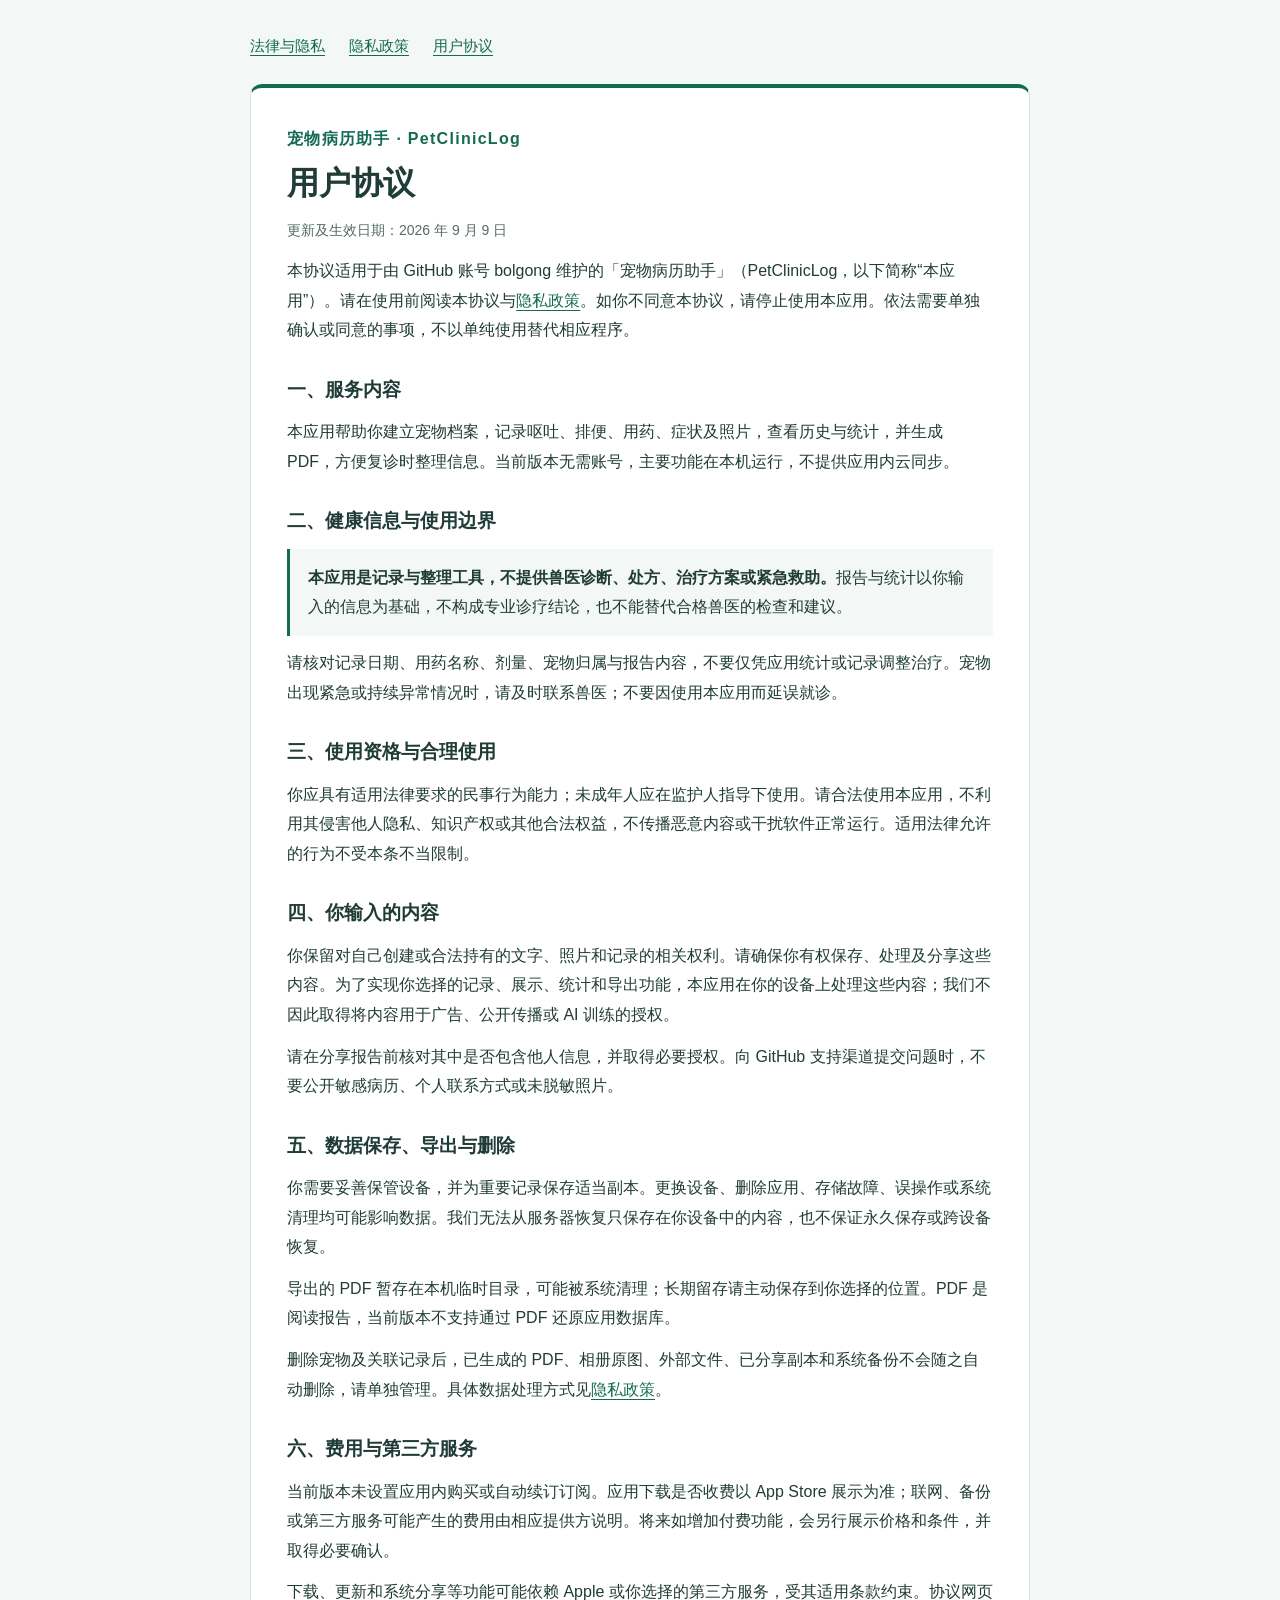
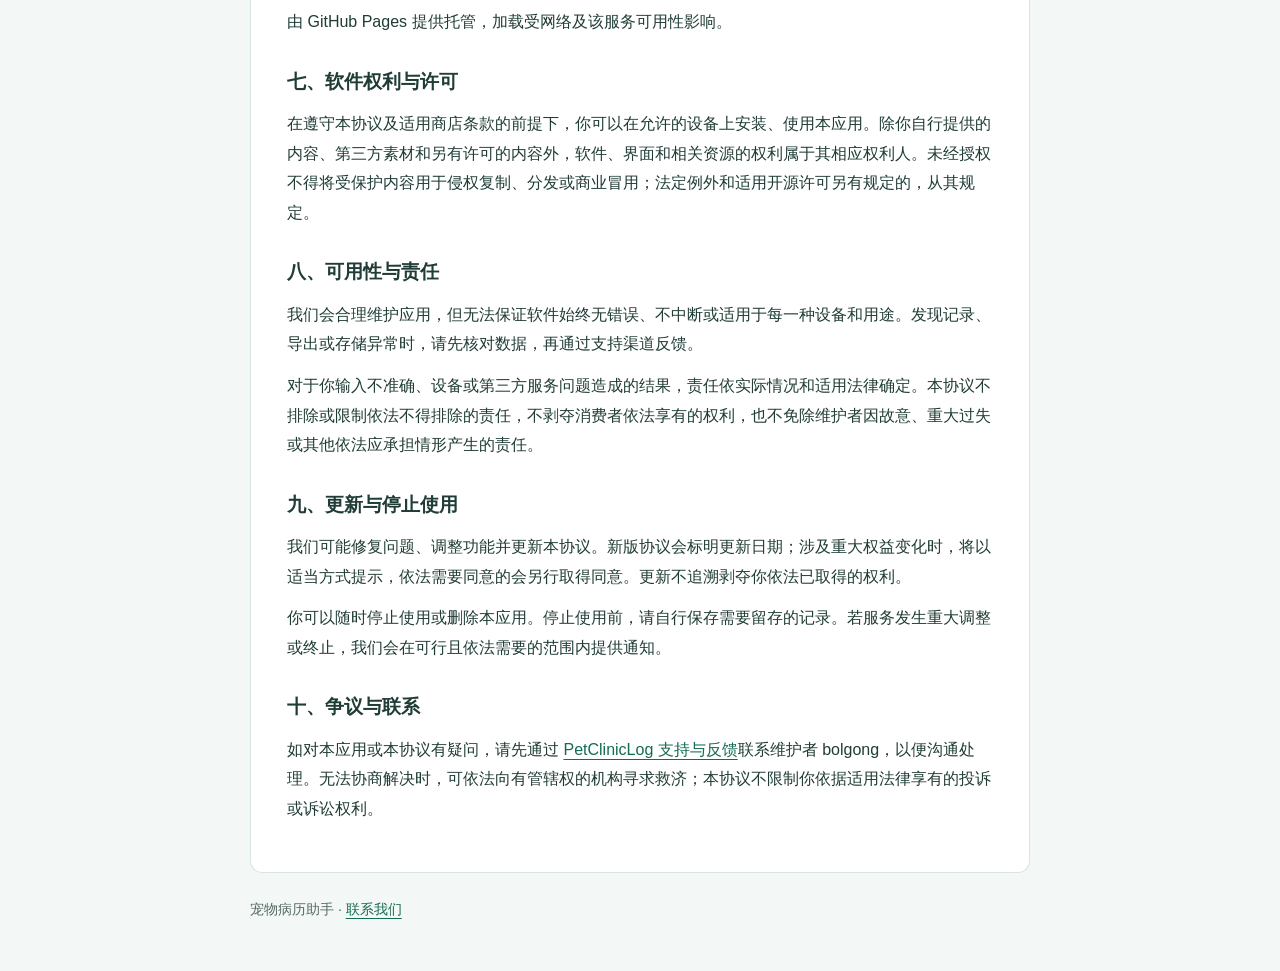
==== terms.html @ 0f1f3f1e "Add PetClinicLog privacy policy and terms pages" ====
<!doctype html>
<html lang="zh-CN">
<head>
  <meta charset="utf-8">
  <meta name="viewport" content="width=device-width, initial-scale=1">
  <meta name="description" content="宠物病历助手用户协议：服务内容、健康记录使用边界、数据保存与用户权利。">
  <meta name="color-scheme" content="light dark">
  <title>用户协议 | 宠物病历助手</title>
  <link rel="stylesheet" href="styles.css">
</head>
<body>
  <main>
    <nav aria-label="法律文档导航"><a href="index.html">法律与隐私</a><a href="privacy-policy.html">隐私政策</a><a href="terms.html" aria-current="page">用户协议</a></nav>
    <article>
      <p class="brand">宠物病历助手 · PetClinicLog</p>
      <h1>用户协议</h1>
      <p class="updated">更新及生效日期：<time datetime="2026-09-09">2026 年 9 月 9 日</time></p>

<p>本协议适用于由 GitHub 账号 bolgong 维护的「宠物病历助手」（PetClinicLog，以下简称“本应用”）。请在使用前阅读本协议与<a href="privacy-policy.html">隐私政策</a>。如你不同意本协议，请停止使用本应用。依法需要单独确认或同意的事项，不以单纯使用替代相应程序。</p>
<h2>一、服务内容</h2>
<p>本应用帮助你建立宠物档案，记录呕吐、排便、用药、症状及照片，查看历史与统计，并生成 PDF，方便复诊时整理信息。当前版本无需账号，主要功能在本机运行，不提供应用内云同步。</p>
<h2>二、健康信息与使用边界</h2>
<p class="summary"><strong>本应用是记录与整理工具，不提供兽医诊断、处方、治疗方案或紧急救助。</strong>报告与统计以你输入的信息为基础，不构成专业诊疗结论，也不能替代合格兽医的检查和建议。</p>
<p>请核对记录日期、用药名称、剂量、宠物归属与报告内容，不要仅凭应用统计或记录调整治疗。宠物出现紧急或持续异常情况时，请及时联系兽医；不要因使用本应用而延误就诊。</p>
<h2>三、使用资格与合理使用</h2>
<p>你应具有适用法律要求的民事行为能力；未成年人应在监护人指导下使用。请合法使用本应用，不利用其侵害他人隐私、知识产权或其他合法权益，不传播恶意内容或干扰软件正常运行。适用法律允许的行为不受本条不当限制。</p>
<h2>四、你输入的内容</h2>
<p>你保留对自己创建或合法持有的文字、照片和记录的相关权利。请确保你有权保存、处理及分享这些内容。为了实现你选择的记录、展示、统计和导出功能，本应用在你的设备上处理这些内容；我们不因此取得将内容用于广告、公开传播或 AI 训练的授权。</p>
<p>请在分享报告前核对其中是否包含他人信息，并取得必要授权。向 GitHub 支持渠道提交问题时，不要公开敏感病历、个人联系方式或未脱敏照片。</p>
<h2>五、数据保存、导出与删除</h2>
<p>你需要妥善保管设备，并为重要记录保存适当副本。更换设备、删除应用、存储故障、误操作或系统清理均可能影响数据。我们无法从服务器恢复只保存在你设备中的内容，也不保证永久保存或跨设备恢复。</p>
<p>导出的 PDF 暂存在本机临时目录，可能被系统清理；长期留存请主动保存到你选择的位置。PDF 是阅读报告，当前版本不支持通过 PDF 还原应用数据库。</p>
<p>删除宠物及关联记录后，已生成的 PDF、相册原图、外部文件、已分享副本和系统备份不会随之自动删除，请单独管理。具体数据处理方式见<a href="privacy-policy.html">隐私政策</a>。</p>
<h2>六、费用与第三方服务</h2>
<p>当前版本未设置应用内购买或自动续订订阅。应用下载是否收费以 App Store 展示为准；联网、备份或第三方服务可能产生的费用由相应提供方说明。将来如增加付费功能，会另行展示价格和条件，并取得必要确认。</p>
<p>下载、更新和系统分享等功能可能依赖 Apple 或你选择的第三方服务，受其适用条款约束。协议网页由 GitHub Pages 提供托管，加载受网络及该服务可用性影响。</p>
<h2>七、软件权利与许可</h2>
<p>在遵守本协议及适用商店条款的前提下，你可以在允许的设备上安装、使用本应用。除你自行提供的内容、第三方素材和另有许可的内容外，软件、界面和相关资源的权利属于其相应权利人。未经授权不得将受保护内容用于侵权复制、分发或商业冒用；法定例外和适用开源许可另有规定的，从其规定。</p>
<h2>八、可用性与责任</h2>
<p>我们会合理维护应用，但无法保证软件始终无错误、不中断或适用于每一种设备和用途。发现记录、导出或存储异常时，请先核对数据，再通过支持渠道反馈。</p>
<p>对于你输入不准确、设备或第三方服务问题造成的结果，责任依实际情况和适用法律确定。本协议不排除或限制依法不得排除的责任，不剥夺消费者依法享有的权利，也不免除维护者因故意、重大过失或其他依法应承担情形产生的责任。</p>
<h2>九、更新与停止使用</h2>
<p>我们可能修复问题、调整功能并更新本协议。新版协议会标明更新日期；涉及重大权益变化时，将以适当方式提示，依法需要同意的会另行取得同意。更新不追溯剥夺你依法已取得的权利。</p>
<p>你可以随时停止使用或删除本应用。停止使用前，请自行保存需要留存的记录。若服务发生重大调整或终止，我们会在可行且依法需要的范围内提供通知。</p>
<h2>十、争议与联系</h2>
<p>如对本应用或本协议有疑问，请先通过 <a href="https://github.com/bolgong/PetClinicLog_html/issues">PetClinicLog 支持与反馈</a>联系维护者 bolgong，以便沟通处理。无法协商解决时，可依法向有管辖权的机构寻求救济；本协议不限制你依据适用法律享有的投诉或诉讼权利。</p>

    </article>
    <footer>宠物病历助手 · <a href="https://github.com/bolgong/PetClinicLog_html/issues">联系我们</a></footer>
  </main>
</body>
</html>
---- styles.css ----
/* System fonts and local styles only; no third-party assets or tracking. */
:root { color-scheme: light dark; --page:#f3f7f6; --panel:#fff; --ink:#203c36; --muted:#566b65; --accent:#146b53; --line:#d9e5df; }
@media(prefers-color-scheme:dark) { :root { --page:#101b18; --panel:#182822; --ink:#e9f2ed; --muted:#b4c7bd; --accent:#89dfba; --line:#344c41; } }
* { box-sizing:border-box; }
body { margin:0; background:var(--page); color:var(--ink); font:1rem/1.85 -apple-system,BlinkMacSystemFont,"Segoe UI","PingFang SC","Microsoft YaHei",sans-serif; overflow-wrap:anywhere; }
main { max-width:820px; margin:auto; padding:32px 20px 48px; }
nav { display:flex; flex-wrap:wrap; gap:12px 24px; margin:0 0 24px; font-size:.9375rem; }
a { color:var(--accent); text-underline-offset:4px; }
a:focus-visible { outline:3px solid var(--accent); outline-offset:5px; }
article { padding:36px; border:1px solid var(--line); border-top:4px solid var(--accent); border-radius:12px; background:var(--panel); }
.brand { font-weight:650; letter-spacing:.08em; color:var(--accent); margin:0 0 8px; }
h1 { font-size:2rem; line-height:1.4; margin:0 0 12px; }
h2 { font-size:1.1875rem; line-height:1.6; margin:30px 0 10px; }
p { margin:12px 0; } ul { padding-left:1.4em; } li { margin:8px 0; }
.updated,footer { color:var(--muted); font-size:.875rem; }
.summary { padding:14px 18px; border-left:3px solid var(--accent); background:var(--page); }
footer { margin-top:24px; } .documents { display:grid; gap:16px; margin-top:28px; }
.documents a { display:block; padding:18px; border:1px solid var(--line); border-radius:8px; font-weight:600; }
@media(max-width:520px) { main { padding:20px 14px 32px; } article { padding:24px 18px; } h1 { font-size:1.75rem; } }
@media print { body { background:white; color:black; } main { max-width:none; padding:0; } article { border:0; padding:0; } nav,footer { display:none; } a { color:inherit; } }
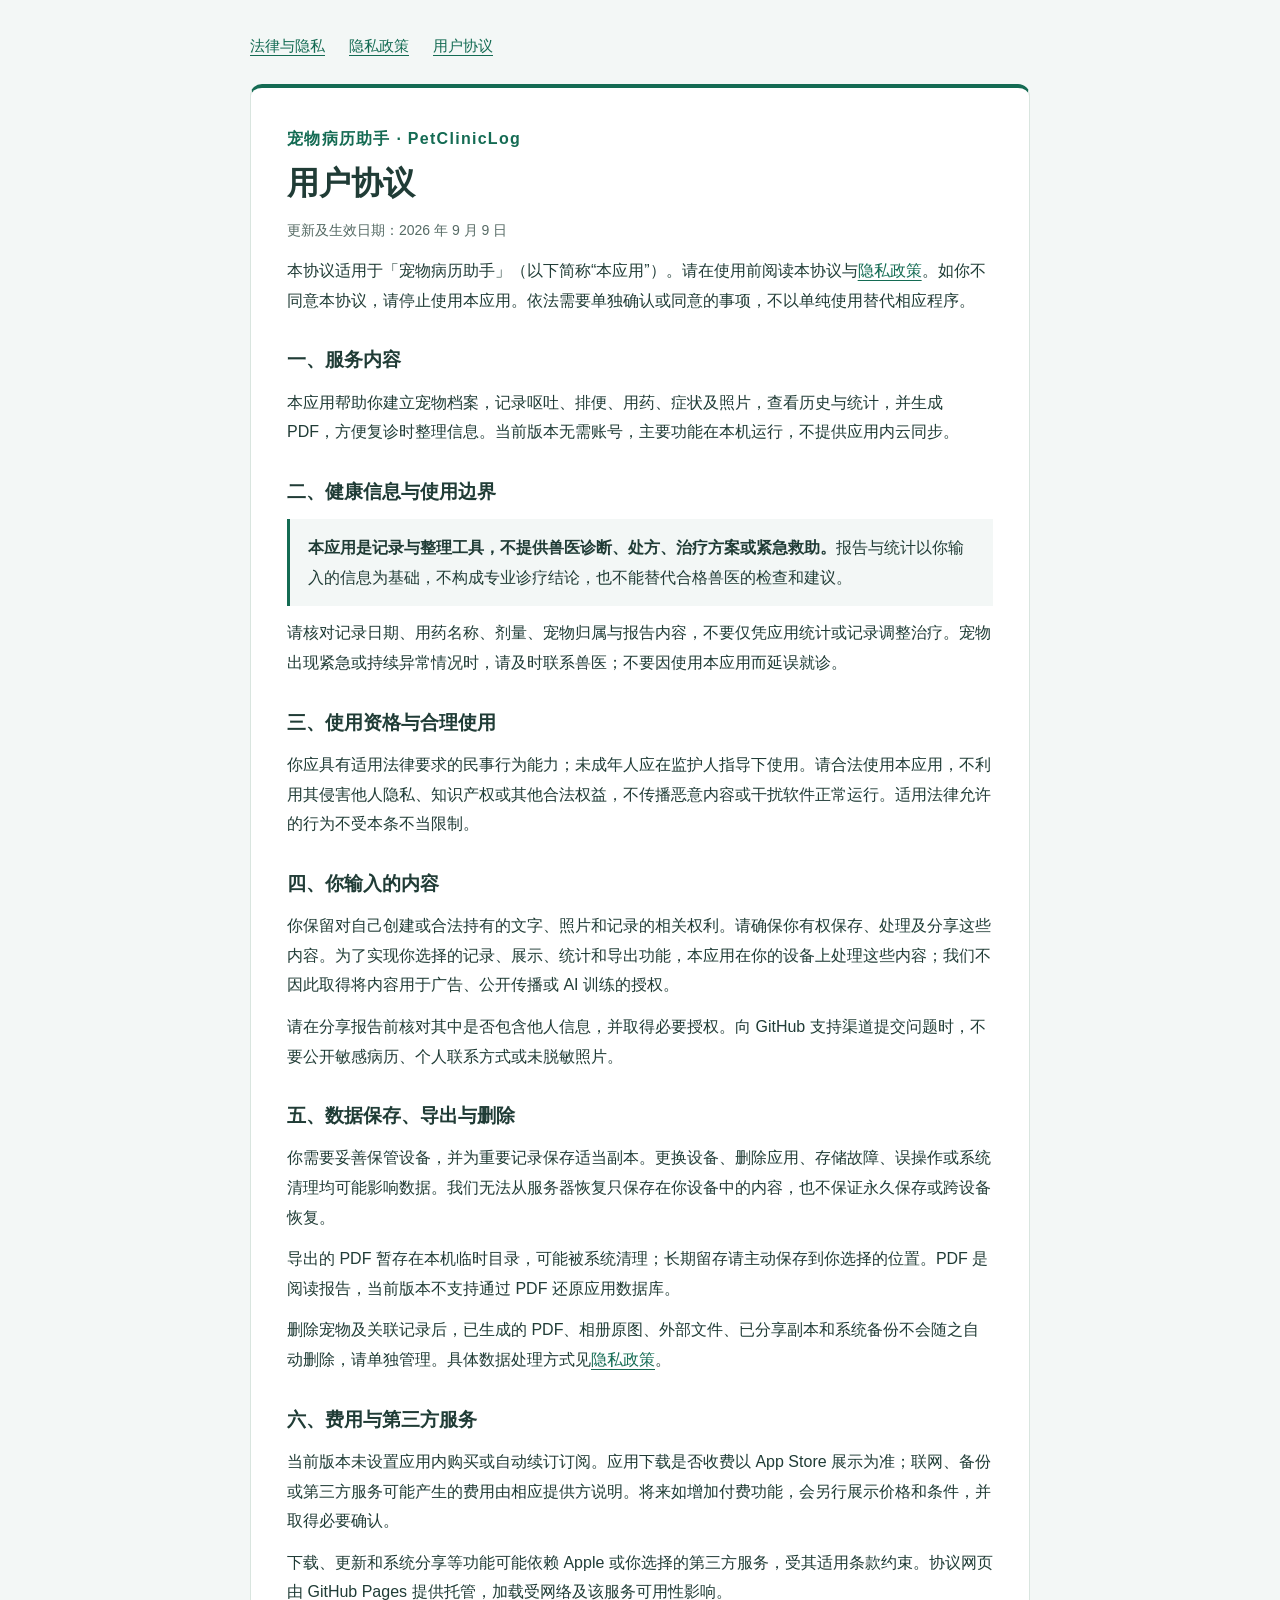
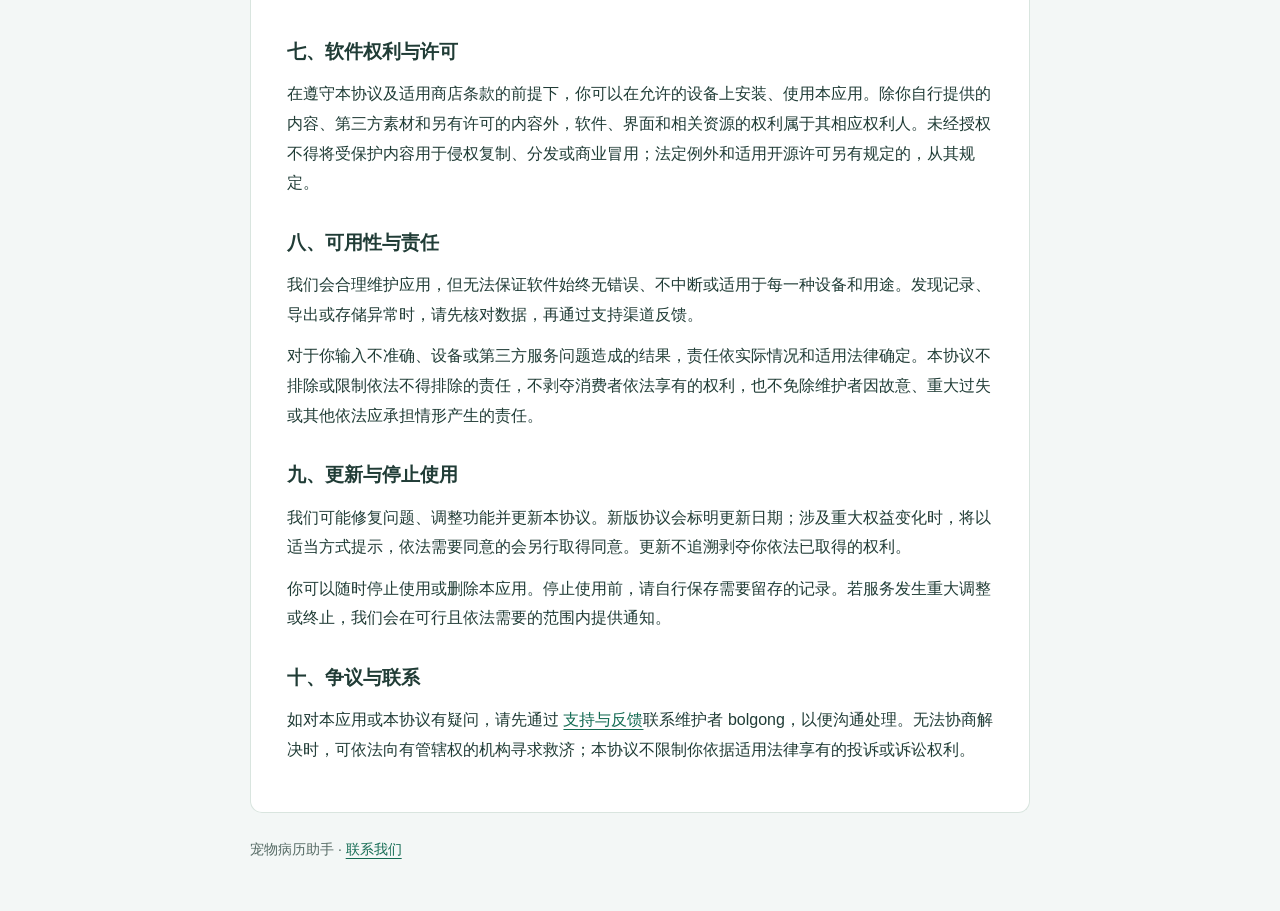
==== commit 14b91577: "Update terms.html 提交优化" ====
--- a/terms.html
+++ b/terms.html
@@ -16,7 +16,7 @@
       <h1>用户协议</h1>
       <p class="updated">更新及生效日期：<time datetime="2026-09-09">2026 年 9 月 9 日</time></p>
 
-<p>本协议适用于由 GitHub 账号 bolgong 维护的「宠物病历助手」（PetClinicLog，以下简称“本应用”）。请在使用前阅读本协议与<a href="privacy-policy.html">隐私政策</a>。如你不同意本协议，请停止使用本应用。依法需要单独确认或同意的事项，不以单纯使用替代相应程序。</p>
+<p>本协议适用于「宠物病历助手」（以下简称“本应用”）。请在使用前阅读本协议与<a href="privacy-policy.html">隐私政策</a>。如你不同意本协议，请停止使用本应用。依法需要单独确认或同意的事项，不以单纯使用替代相应程序。</p>
 <h2>一、服务内容</h2>
 <p>本应用帮助你建立宠物档案，记录呕吐、排便、用药、症状及照片，查看历史与统计，并生成 PDF，方便复诊时整理信息。当前版本无需账号，主要功能在本机运行，不提供应用内云同步。</p>
 <h2>二、健康信息与使用边界</h2>
@@ -43,7 +43,7 @@
 <p>我们可能修复问题、调整功能并更新本协议。新版协议会标明更新日期；涉及重大权益变化时，将以适当方式提示，依法需要同意的会另行取得同意。更新不追溯剥夺你依法已取得的权利。</p>
 <p>你可以随时停止使用或删除本应用。停止使用前，请自行保存需要留存的记录。若服务发生重大调整或终止，我们会在可行且依法需要的范围内提供通知。</p>
 <h2>十、争议与联系</h2>
-<p>如对本应用或本协议有疑问，请先通过 <a href="https://github.com/bolgong/PetClinicLog_html/issues">PetClinicLog 支持与反馈</a>联系维护者 bolgong，以便沟通处理。无法协商解决时，可依法向有管辖权的机构寻求救济；本协议不限制你依据适用法律享有的投诉或诉讼权利。</p>
+<p>如对本应用或本协议有疑问，请先通过 <a href="https://github.com/bolgong/PetClinicLog_html/issues">支持与反馈</a>联系维护者 bolgong，以便沟通处理。无法协商解决时，可依法向有管辖权的机构寻求救济；本协议不限制你依据适用法律享有的投诉或诉讼权利。</p>
 
     </article>
     <footer>宠物病历助手 · <a href="https://github.com/bolgong/PetClinicLog_html/issues">联系我们</a></footer>
